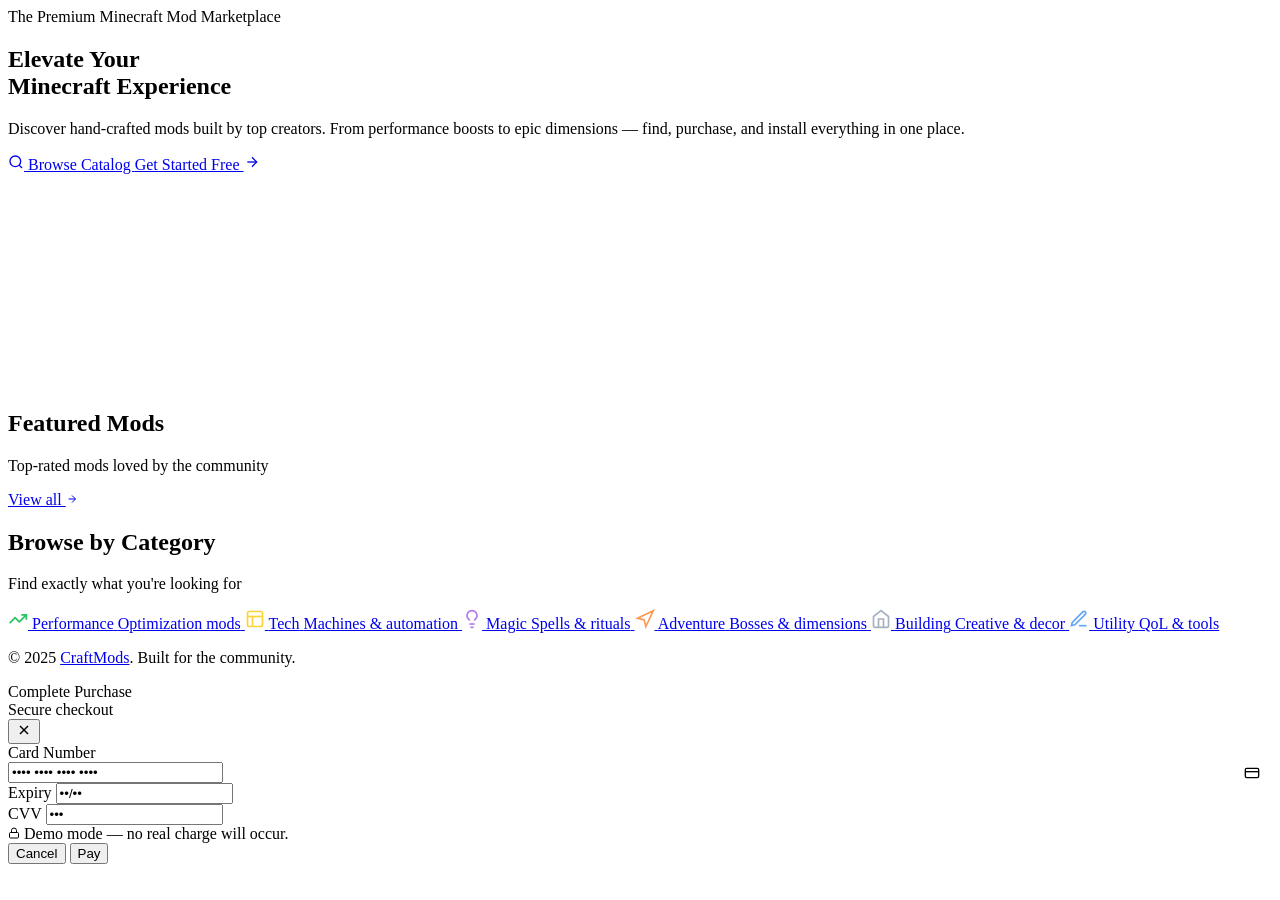
==== index.html @ 7dd4bed6 "Add files via upload" ====
<!DOCTYPE html>
<html lang="en">
<head>
  <meta charset="UTF-8"/>
  <meta name="viewport" content="width=device-width, initial-scale=1.0"/>
  <title>CraftMods — Premium Minecraft Mods</title>
  <link rel="preconnect" href="https://fonts.googleapis.com"/>
  <link rel="preconnect" href="https://fonts.gstatic.com" crossorigin/>
  <link href="https://fonts.googleapis.com/css2?family=Geist:wght@300;400;500;600;700&display=swap" rel="stylesheet"/>
  <link rel="stylesheet" href="css/styles.css"/>
</head>
<body>

<!-- NAVBAR -->
<nav class="navbar" id="navbar"></nav>

<!-- PAGE -->
<main class="page">

  <!-- HERO -->
  <section class="hero">
    <div class="hero-bloom"></div>
    <div class="hero-content">
      <div class="hero-badge">
        <span class="hero-dot"></span>
        <span>The Premium Minecraft Mod Marketplace</span>
      </div>
      <h1>Elevate Your<br/><span class="text-gradient">Minecraft Experience</span></h1>
      <p>Discover hand-crafted mods built by top creators. From performance boosts to epic dimensions — find, purchase, and install everything in one place.</p>
      <div class="hero-btns">
        <a href="catalog.html" class="btn-primary">
          <svg width="16" height="16" viewBox="0 0 24 24" fill="none" stroke="currentColor" stroke-width="2"><circle cx="11" cy="11" r="8"/><path d="m21 21-4.3-4.3"/></svg>
          Browse Catalog
        </a>
        <a href="login.html" class="btn-secondary">
          Get Started Free
          <svg width="16" height="16" viewBox="0 0 24 24" fill="none" stroke="currentColor" stroke-width="2"><path d="M5 12h14"/><path d="m12 5 7 7-7 7"/></svg>
        </a>
      </div>
    </div>
  </section>

  <!-- STATS -->
  <div class="stats-grid" id="stats-row">
    <!-- populated by JS -->
    <div class="stat-card"><div class="shimmer" style="width:40px;height:16px;border-radius:4px;"></div><div class="shimmer" style="width:60px;height:16px;border-radius:4px;margin-top:8px;"></div><div class="shimmer" style="width:80px;height:10px;border-radius:4px;margin-top:4px;"></div></div>
    <div class="stat-card"><div class="shimmer" style="width:40px;height:16px;border-radius:4px;"></div><div class="shimmer" style="width:60px;height:16px;border-radius:4px;margin-top:8px;"></div><div class="shimmer" style="width:80px;height:10px;border-radius:4px;margin-top:4px;"></div></div>
    <div class="stat-card"><div class="shimmer" style="width:40px;height:16px;border-radius:4px;"></div><div class="shimmer" style="width:60px;height:16px;border-radius:4px;margin-top:8px;"></div><div class="shimmer" style="width:80px;height:10px;border-radius:4px;margin-top:4px;"></div></div>
    <div class="stat-card"><div class="shimmer" style="width:40px;height:16px;border-radius:4px;"></div><div class="shimmer" style="width:60px;height:16px;border-radius:4px;margin-top:8px;"></div><div class="shimmer" style="width:80px;height:10px;border-radius:4px;margin-top:4px;"></div></div>
  </div>

  <!-- FEATURED MODS -->
  <div class="container pb-16">
    <div class="section-header mb-6">
      <div>
        <h2 class="section-title">Featured Mods</h2>
        <p class="section-sub">Top-rated mods loved by the community</p>
      </div>
      <a href="catalog.html" class="view-all">
        View all
        <svg width="12" height="12" viewBox="0 0 24 24" fill="none" stroke="currentColor" stroke-width="2"><path d="M5 12h14"/><path d="m12 5 7 7-7 7"/></svg>
      </a>
    </div>
    <div class="mods-grid" id="featured-grid">
      <!-- skeleton placeholders -->
    </div>
  </div>

  <!-- CATEGORIES -->
  <div class="container pb-24">
    <div class="section-header mb-6">
      <div>
        <h2 class="section-title">Browse by Category</h2>
        <p class="section-sub">Find exactly what you're looking for</p>
      </div>
    </div>
    <div class="categories-grid">
      <a href="catalog.html?cat=Performance" class="cat-pill">
        <svg width="20" height="20" viewBox="0 0 24 24" fill="none" stroke="hsl(142 71% 45%)" stroke-width="2"><polyline points="22 7 13.5 15.5 8.5 10.5 2 17"/><polyline points="16 7 22 7 22 13"/></svg>
        <span class="cat-pill-name">Performance</span>
        <span class="cat-pill-count">Optimization mods</span>
      </a>
      <a href="catalog.html?cat=Tech" class="cat-pill">
        <svg width="20" height="20" viewBox="0 0 24 24" fill="none" stroke="hsl(48 96% 60%)" stroke-width="2"><rect width="18" height="18" x="3" y="3" rx="2"/><path d="M3 9h18"/><path d="M9 21V9"/></svg>
        <span class="cat-pill-name">Tech</span>
        <span class="cat-pill-count">Machines & automation</span>
      </a>
      <a href="catalog.html?cat=Magic" class="cat-pill">
        <svg width="20" height="20" viewBox="0 0 24 24" fill="none" stroke="hsl(270 76% 70%)" stroke-width="2"><path d="M15 14c.2-1 .7-1.7 1.5-2.5 1-.9 1.5-2.2 1.5-3.5A6 6 0 0 0 6 8c0 1 .2 2.2 1.5 3.5.7.7 1.3 1.5 1.5 2.5"/><path d="M9 18h6"/><path d="M10 22h4"/></svg>
        <span class="cat-pill-name">Magic</span>
        <span class="cat-pill-count">Spells & rituals</span>
      </a>
      <a href="catalog.html?cat=Adventure" class="cat-pill">
        <svg width="20" height="20" viewBox="0 0 24 24" fill="none" stroke="hsl(25 95% 65%)" stroke-width="2"><polygon points="3 11 22 2 13 21 11 13 3 11"/></svg>
        <span class="cat-pill-name">Adventure</span>
        <span class="cat-pill-count">Bosses & dimensions</span>
      </a>
      <a href="catalog.html?cat=Building" class="cat-pill">
        <svg width="20" height="20" viewBox="0 0 24 24" fill="none" stroke="hsl(215 16% 70%)" stroke-width="2"><path d="M3 9l9-7 9 7v11a2 2 0 0 1-2 2H5a2 2 0 0 1-2-2z"/><polyline points="9 22 9 12 15 12 15 22"/></svg>
        <span class="cat-pill-name">Building</span>
        <span class="cat-pill-count">Creative & decor</span>
      </a>
      <a href="catalog.html?cat=Utility" class="cat-pill">
        <svg width="20" height="20" viewBox="0 0 24 24" fill="none" stroke="hsl(213 94% 68%)" stroke-width="2"><path d="M12 20h9"/><path d="M16.5 3.5a2.121 2.121 0 0 1 3 3L7 19l-4 1 1-4L16.5 3.5z"/></svg>
        <span class="cat-pill-name">Utility</span>
        <span class="cat-pill-count">QoL & tools</span>
      </a>
    </div>
  </div>

</main>

<!-- FOOTER -->
<footer class="footer">
  <p>&copy; 2025 <a href="index.html">CraftMods</a>. Built for the community.</p>
</footer>

<!-- PURCHASE MODAL -->
<div class="modal-overlay hidden" id="purchase-modal">
  <div class="modal">
    <div class="modal-header">
      <div>
        <div class="modal-title">Complete Purchase</div>
        <div class="modal-sub">Secure checkout</div>
      </div>
      <button class="modal-close" id="btn-cancel">
        <svg width="16" height="16" viewBox="0 0 24 24" fill="none" stroke="currentColor" stroke-width="2"><path d="M18 6 6 18"/><path d="m6 6 12 12"/></svg>
      </button>
    </div>
    <div class="modal-body">
      <div class="modal-mod-preview">
        <div class="modal-mod-img" id="modal-mod-img"></div>
        <div class="modal-mod-info">
          <div class="modal-mod-title" id="modal-mod-title"></div>
          <div class="modal-mod-author" id="modal-mod-author"></div>
          <div class="modal-mod-price" id="modal-mod-price"></div>
        </div>
      </div>
      <div>
        <label class="form-label">Card Number</label>
        <div style="position:relative;">
          <input class="input-fake" type="text" value="•••• •••• •••• ••••" readonly style="padding-right:40px;"/>
          <span style="position:absolute;right:12px;top:50%;transform:translateY(-50%);color:var(--muted);width:16px;height:16px;">
            <svg viewBox="0 0 24 24" fill="none" stroke="currentColor" stroke-width="2"><rect width="20" height="14" x="2" y="5" rx="2"/><line x1="2" x2="22" y1="10" y2="10"/></svg>
          </span>
        </div>
      </div>
      <div class="input-grid">
        <div>
          <label class="form-label">Expiry</label>
          <input class="input-fake" type="text" value="••/••" readonly/>
        </div>
        <div>
          <label class="form-label">CVV</label>
          <input class="input-fake" type="text" value="•••" readonly/>
        </div>
      </div>
      <div class="modal-lock">
        <svg width="12" height="12" viewBox="0 0 24 24" fill="none" stroke="currentColor" stroke-width="2"><rect width="18" height="11" x="3" y="11" rx="2" ry="2"/><path d="M7 11V7a5 5 0 0 1 10 0v4"/></svg>
        Demo mode — no real charge will occur.
      </div>
    </div>
    <div class="modal-footer">
      <button class="btn-cancel" id="btn-cancel2">Cancel</button>
      <button class="btn-confirm" id="btn-confirm-pay">Pay</button>
    </div>
  </div>
</div>

<div class="toast-container" id="toast-container"></div>
<script src="js/app.js"></script>
<script>
  // wire secondary cancel button
  document.getElementById('btn-cancel2')?.addEventListener('click', closePurchaseModal);
  // handle category pill links from catalog
  document.querySelectorAll('.cat-pill').forEach(a => {
    a.addEventListener('click', e => {
      // let default href navigate
    });
  });
</script>
</body>
</html>
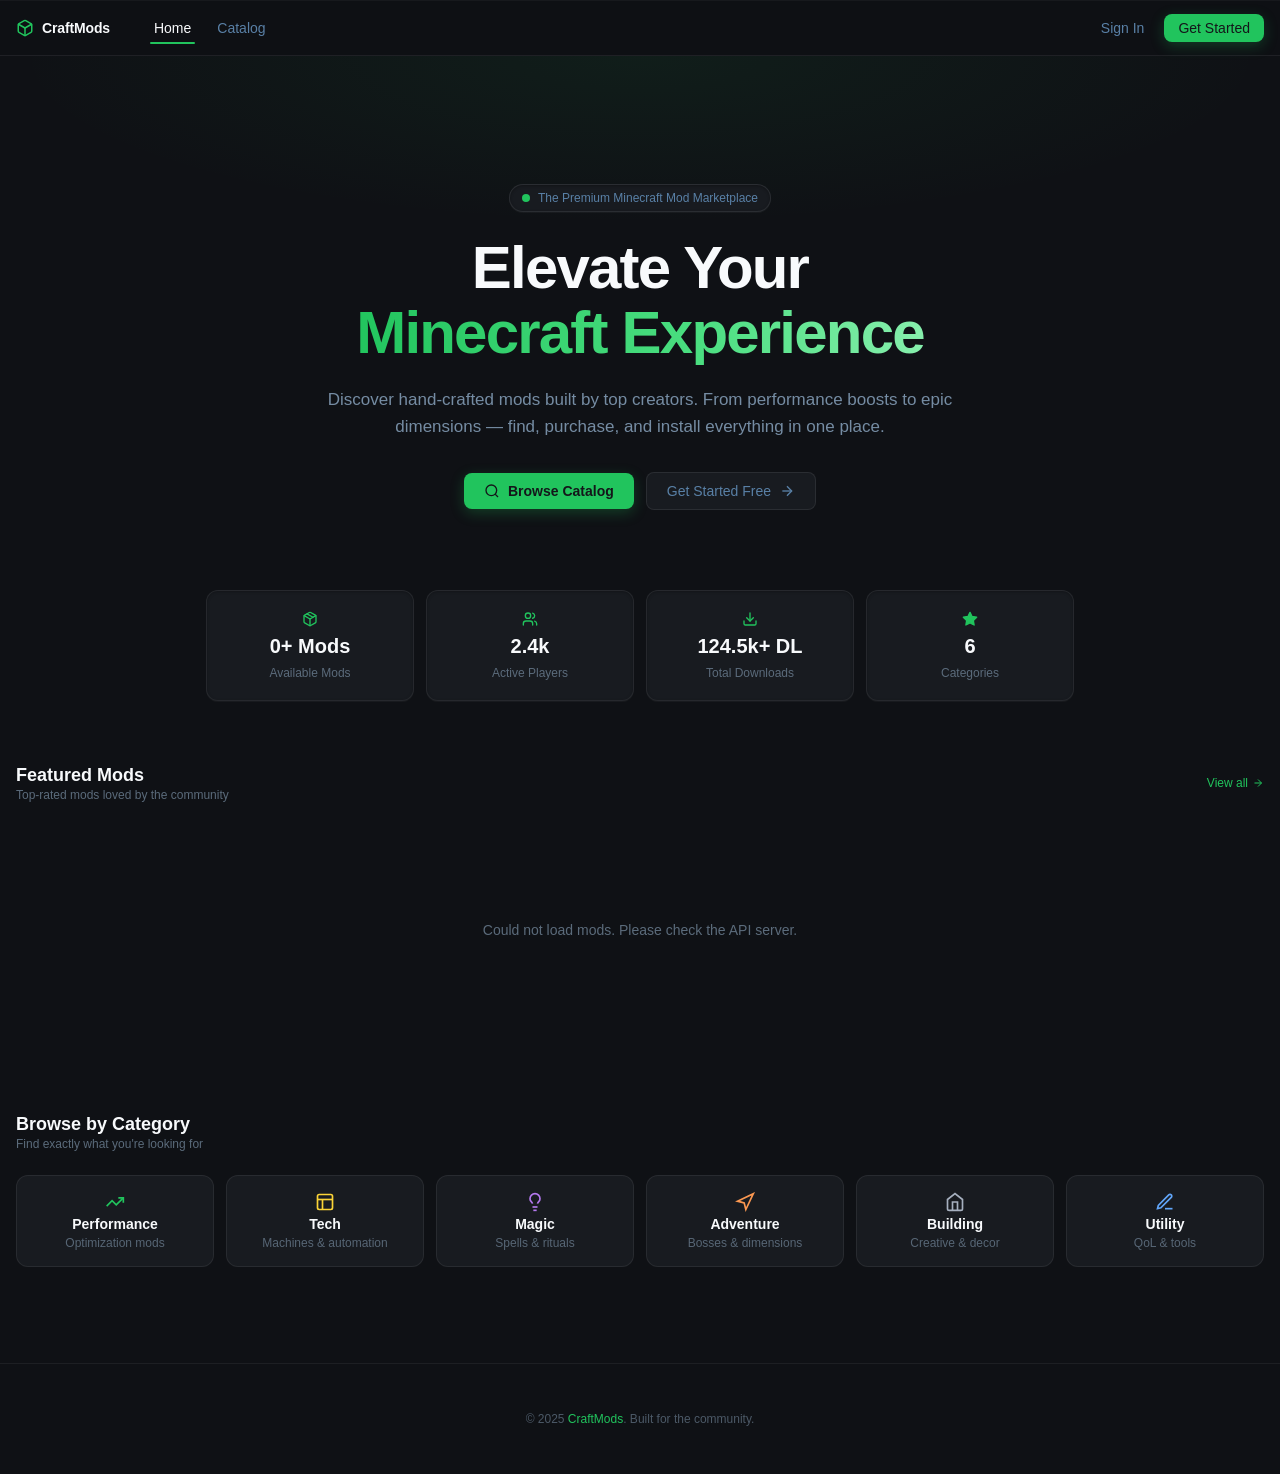
==== commit bdf0e46c: "Update index.html" ====
--- a/index.html
+++ b/index.html
@@ -7,7 +7,7 @@
   <link rel="preconnect" href="https://fonts.googleapis.com"/>
   <link rel="preconnect" href="https://fonts.gstatic.com" crossorigin/>
   <link href="https://fonts.googleapis.com/css2?family=Geist:wght@300;400;500;600;700&display=swap" rel="stylesheet"/>
-  <link rel="stylesheet" href="css/styles.css"/>
+  <link rel="stylesheet" href="styles.css"/>
 </head>
 <body>
 
@@ -168,7 +168,7 @@
 </div>
 
 <div class="toast-container" id="toast-container"></div>
-<script src="js/app.js"></script>
+<script src="app.js"></script>
 <script>
   // wire secondary cancel button
   document.getElementById('btn-cancel2')?.addEventListener('click', closePurchaseModal);
--- a/styles.css
+++ b/styles.css
@@ -0,0 +1,1159 @@
+@import url('https://fonts.googleapis.com/css2?family=Geist:wght@300;400;500;600;700&display=swap');
+
+*, *::before, *::after { box-sizing: border-box; margin: 0; padding: 0; }
+
+:root {
+  --bg:           hsl(220,15%,7%);
+  --surface:      hsl(220,14%,10%);
+  --card:         hsl(220,13%,11%);
+  --card2:        hsl(220,13%,13%);
+  --border:       hsl(220,13%,16%);
+  --border2:      hsl(220,13%,20%);
+  --fg:           hsl(210,40%,98%);
+  --muted:        hsl(210,30%,50%);
+  --muted2:       hsl(210,15%,38%);
+  --primary:      hsl(142,71%,45%);
+  --primary-fg:   hsl(220,13%,9%);
+  --secondary:    hsl(220,13%,15%);
+  --destructive:  hsl(0,84%,60%);
+  --input:        hsl(220,13%,14%);
+  --radius:       0.5rem;
+  --shadow-lg:    0 10px 15px -3px rgba(0,0,0,.6), 0 4px 6px -4px rgba(0,0,0,.6);
+}
+
+html { font-size: 16px; }
+body {
+  font-family: 'Geist', sans-serif;
+  background: var(--bg);
+  color: var(--fg);
+  min-height: 100vh;
+  -webkit-font-smoothing: antialiased;
+}
+
+a { color: inherit; text-decoration: none; }
+button { cursor: pointer; font-family: inherit; border: none; background: none; }
+input, select, textarea { font-family: inherit; }
+img { display: block; max-width: 100%; }
+
+/* ── Scrollbar ── */
+::-webkit-scrollbar { width: 6px; }
+::-webkit-scrollbar-track { background: var(--bg); }
+::-webkit-scrollbar-thumb { background: var(--border2); border-radius: 3px; }
+
+/* ═══════════════════════════════════════════════
+   NAVBAR
+═══════════════════════════════════════════════ */
+.navbar {
+  position: fixed;
+  top: 0; left: 0; right: 0;
+  z-index: 50;
+  height: 56px;
+  border-bottom: 1px solid rgba(255,255,255,.07);
+  background: hsl(220 15% 7% / .88);
+  backdrop-filter: blur(16px);
+  -webkit-backdrop-filter: blur(16px);
+  box-shadow: inset 0 1px 0 rgba(255,255,255,.04);
+}
+.navbar-inner {
+  max-width: 1280px;
+  margin: 0 auto;
+  padding: 0 1rem;
+  height: 100%;
+  display: flex;
+  align-items: center;
+  justify-content: space-between;
+  gap: 2rem;
+}
+.nav-logo {
+  display: flex;
+  align-items: center;
+  gap: 8px;
+  font-weight: 600;
+  font-size: .875rem;
+  letter-spacing: -.01em;
+  color: var(--fg);
+  flex-shrink: 0;
+}
+.nav-logo svg { color: var(--primary); width: 18px; height: 18px; transition: transform .2s; }
+.nav-logo:hover svg { transform: scale(1.1); }
+
+.nav-links {
+  display: flex;
+  align-items: center;
+  gap: 2px;
+  flex: 1;
+}
+.nav-link {
+  position: relative;
+  padding: 6px 12px;
+  border-radius: var(--radius);
+  font-size: .875rem;
+  color: var(--muted);
+  transition: color .2s;
+}
+.nav-link::after {
+  content: '';
+  position: absolute;
+  bottom: -2px; left: 50%; right: 50%;
+  height: 1.5px;
+  background: var(--primary);
+  transition: left .2s, right .2s;
+  border-radius: 99px;
+}
+.nav-link:hover, .nav-link.active { color: var(--fg); }
+.nav-link:hover::after, .nav-link.active::after { left: 8px; right: 8px; }
+.nav-link.admin-link { color: var(--muted); display: flex; align-items: center; gap: 6px; }
+.nav-link.admin-link.active { color: var(--primary); }
+
+.nav-auth {
+  display: flex;
+  align-items: center;
+  gap: 8px;
+}
+.btn-signin {
+  padding: 6px 12px;
+  font-size: .875rem;
+  color: var(--muted);
+  transition: color .2s;
+  border-radius: var(--radius);
+}
+.btn-signin:hover { color: var(--fg); }
+.btn-get-started {
+  padding: 6px 14px;
+  font-size: .875rem;
+  font-weight: 500;
+  background: var(--primary);
+  color: var(--primary-fg);
+  border-radius: var(--radius);
+  transition: transform .15s, box-shadow .15s;
+  box-shadow: 0 4px 14px hsl(142 71% 45% / .25);
+}
+.btn-get-started:hover { transform: translateY(-1px); box-shadow: 0 6px 20px hsl(142 71% 45% / .38); }
+
+.nav-user {
+  display: flex;
+  align-items: center;
+  gap: 6px;
+  padding: 4px 10px;
+  border-radius: var(--radius);
+  color: var(--muted);
+  font-size: .875rem;
+  transition: color .2s;
+}
+.nav-user:hover { color: var(--fg); }
+.avatar-small {
+  width: 24px; height: 24px;
+  border-radius: 50%;
+  background: hsl(142 60% 35%);
+  display: flex; align-items: center; justify-content: center;
+  font-size: 10px; font-weight: 700; color: #fff;
+  flex-shrink: 0;
+}
+.btn-logout {
+  display: flex; align-items: center; gap: 6px;
+  padding: 6px 12px;
+  font-size: .875rem;
+  color: var(--muted);
+  border-radius: var(--radius);
+  transition: color .2s, transform .15s;
+}
+.btn-logout:hover { color: var(--fg); transform: translateY(-1px); }
+
+/* mobile menu */
+.hamburger {
+  display: none;
+  padding: 8px;
+  border-radius: var(--radius);
+  color: var(--muted);
+  transition: color .2s;
+}
+.hamburger:hover { color: var(--fg); }
+.mobile-menu {
+  display: none;
+  flex-direction: column;
+  gap: 4px;
+  padding: 12px 16px;
+  border-top: 1px solid rgba(255,255,255,.07);
+  background: hsl(220 15% 7% / .97);
+}
+.mobile-menu.open { display: flex; }
+.mobile-link {
+  padding: 8px 12px;
+  border-radius: var(--radius);
+  font-size: .875rem;
+  color: var(--muted);
+  transition: color .2s, background .2s;
+}
+.mobile-link:hover, .mobile-link.active { color: var(--fg); background: var(--secondary); }
+.mobile-divider { border-top: 1px solid rgba(255,255,255,.07); margin-top: 4px; padding-top: 8px; }
+
+@media (max-width: 768px) {
+  .nav-links, .nav-auth { display: none; }
+  .hamburger { display: block; }
+}
+
+/* ═══════════════════════════════════════════════
+   LAYOUT
+═══════════════════════════════════════════════ */
+.page { padding-top: 56px; min-height: 100vh; }
+.container { max-width: 1280px; margin: 0 auto; padding: 0 1rem; }
+.container-md { max-width: 900px; margin: 0 auto; padding: 0 1rem; }
+.container-sm { max-width: 640px; margin: 0 auto; padding: 0 1rem; }
+
+/* ═══════════════════════════════════════════════
+   HERO SECTION
+═══════════════════════════════════════════════ */
+.hero {
+  position: relative;
+  padding: 8rem 1rem 5rem;
+  overflow: hidden;
+  text-align: center;
+}
+.hero-bloom {
+  pointer-events: none;
+  position: absolute;
+  inset: 0;
+  background: radial-gradient(ellipse 70% 45% at 50% 0%, hsl(142 71% 45% / .07) 0%, transparent 70%);
+}
+.hero-content { position: relative; max-width: 800px; margin: 0 auto; }
+
+.hero-badge {
+  display: inline-flex;
+  align-items: center;
+  gap: 8px;
+  padding: 6px 12px;
+  border-radius: 99px;
+  border: 1px solid rgba(255,255,255,.08);
+  background: var(--card);
+  margin-bottom: 1.5rem;
+  box-shadow: 0 1px 0 rgba(255,255,255,.04), inset 0 1px 3px rgba(0,0,0,.3);
+}
+.hero-dot {
+  width: 8px; height: 8px;
+  border-radius: 50%;
+  background: var(--primary);
+  flex-shrink: 0;
+  animation: glow-pulse 2s ease infinite;
+}
+@keyframes glow-pulse {
+  0%   { box-shadow: 0 0 0 0 hsl(142 71% 45% / .7); }
+  50%  { box-shadow: 0 0 0 5px hsl(142 71% 45% / 0); }
+  100% { box-shadow: 0 0 0 0 hsl(142 71% 45% / 0); }
+}
+.hero-badge span:last-child { font-size: .75rem; color: var(--muted); }
+
+.hero h1 {
+  font-size: clamp(2rem, 6vw, 3.75rem);
+  font-weight: 700;
+  letter-spacing: -.03em;
+  line-height: 1.08;
+  margin-bottom: 1.25rem;
+}
+.text-gradient {
+  background: linear-gradient(90deg, #22c55e 0%, #4ade80 60%, #86efac 100%);
+  -webkit-background-clip: text;
+  background-clip: text;
+  -webkit-text-fill-color: transparent;
+  color: transparent;
+}
+.hero p {
+  font-size: 1.0625rem;
+  color: hsl(210 20% 55%);
+  max-width: 640px;
+  margin: 0 auto 2rem;
+  line-height: 1.6;
+}
+.hero-btns {
+  display: flex;
+  align-items: center;
+  justify-content: center;
+  flex-wrap: wrap;
+  gap: 12px;
+}
+.btn-primary {
+  display: inline-flex;
+  align-items: center;
+  gap: 8px;
+  padding: 10px 20px;
+  background: var(--primary);
+  color: var(--primary-fg);
+  font-weight: 600;
+  font-size: .875rem;
+  border-radius: var(--radius);
+  transition: transform .15s, box-shadow .15s;
+  box-shadow: 0 4px 14px hsl(142 71% 45% / .25);
+}
+.btn-primary:hover { transform: translateY(-1px); box-shadow: 0 6px 20px hsl(142 71% 45% / .38); }
+.btn-primary:active { transform: translateY(0); box-shadow: 0 2px 8px hsl(142 71% 45% / .2); }
+.btn-secondary {
+  display: inline-flex;
+  align-items: center;
+  gap: 8px;
+  padding: 10px 20px;
+  font-weight: 500;
+  font-size: .875rem;
+  border-radius: var(--radius);
+  border: 1px solid rgba(255,255,255,.08);
+  background: var(--card);
+  color: var(--muted);
+  transition: color .2s, transform .15s, box-shadow .15s;
+}
+.btn-secondary:hover { color: var(--fg); transform: translateY(-1px); box-shadow: 0 4px 12px rgba(0,0,0,.3); }
+
+/* ═══════════════════════════════════════════════
+   STATS
+═══════════════════════════════════════════════ */
+.stats-grid {
+  display: grid;
+  grid-template-columns: repeat(2, 1fr);
+  gap: 12px;
+  padding: 0 1rem 4rem;
+  max-width: 900px;
+  margin: 0 auto;
+}
+@media (min-width: 640px) { .stats-grid { grid-template-columns: repeat(4, 1fr); } }
+.stat-card {
+  display: flex;
+  flex-direction: column;
+  align-items: center;
+  justify-content: center;
+  padding: 20px;
+  border-radius: 12px;
+  border: 1px solid rgba(255,255,255,.06);
+  background: var(--card);
+  box-shadow: 0 1px 0 rgba(255,255,255,.04), inset 0 1px 3px rgba(0,0,0,.25);
+  gap: 8px;
+  transition: transform .2s, box-shadow .2s;
+}
+.stat-card:hover { transform: translateY(-2px); box-shadow: 0 8px 20px rgba(0,0,0,.35); }
+.stat-card svg { color: var(--primary); width: 16px; height: 16px; }
+.stat-value { font-size: 1.25rem; font-weight: 700; color: var(--fg); }
+.stat-label { font-size: .75rem; color: hsl(210 15% 42%); text-align: center; }
+
+/* ═══════════════════════════════════════════════
+   SECTION HEADERS
+═══════════════════════════════════════════════ */
+.section-header {
+  display: flex;
+  align-items: center;
+  justify-content: space-between;
+  margin-bottom: 1.5rem;
+}
+.section-title { font-size: 1.125rem; font-weight: 700; }
+.section-sub { font-size: .75rem; margin-top: 2px; color: hsl(210 15% 42%); }
+.view-all {
+  font-size: .75rem;
+  color: var(--primary);
+  display: flex;
+  align-items: center;
+  gap: 4px;
+  transition: color .2s;
+}
+.view-all:hover { color: hsl(142 71% 55%); }
+
+/* ═══════════════════════════════════════════════
+   MOD CARD
+═══════════════════════════════════════════════ */
+.mods-grid {
+  display: grid;
+  grid-template-columns: 1fr;
+  gap: 16px;
+}
+@media (min-width: 640px)  { .mods-grid { grid-template-columns: repeat(2,1fr); } }
+@media (min-width: 1024px) { .mods-grid { grid-template-columns: repeat(3,1fr); } }
+
+.mod-card {
+  display: flex;
+  flex-direction: column;
+  border-radius: 12px;
+  border: 1px solid rgba(255,255,255,.07);
+  background: var(--card);
+  overflow: hidden;
+  transition: transform .2s, box-shadow .2s, border-color .2s;
+  text-decoration: none;
+  color: var(--fg);
+}
+.mod-card:hover {
+  transform: translateY(-4px);
+  box-shadow: 0 10px 30px rgba(0,0,0,.45), 0 0 0 1px hsl(142 71% 45% / .25);
+  border-color: hsl(142 71% 45% / .35);
+}
+.mod-card-image {
+  height: 160px;
+  position: relative;
+  flex-shrink: 0;
+  overflow: hidden;
+}
+.mod-card-gradient { position: absolute; inset: 0; background: linear-gradient(to bottom, transparent 40%, rgba(0,0,0,.45) 100%); }
+.mod-card-shine  { position: absolute; inset-inline: 0; top: 0; height: 1px; background: linear-gradient(to right, transparent, rgba(255,255,255,.08), transparent); }
+.mod-card-cat {
+  position: absolute;
+  top: 12px; left: 12px;
+  z-index: 1;
+  padding: 2px 8px;
+  border-radius: 4px;
+  font-size: .6875rem;
+  font-weight: 600;
+  border: 1px solid;
+  backdrop-filter: blur(4px);
+}
+.mod-card-featured {
+  position: absolute;
+  top: 12px; right: 12px;
+  z-index: 1;
+  padding: 2px 8px;
+  border-radius: 4px;
+  font-size: .6875rem;
+  font-weight: 600;
+  background: hsl(142 71% 45% / .2);
+  color: var(--primary);
+  border: 1px solid hsl(142 71% 45% / .4);
+  backdrop-filter: blur(4px);
+}
+.mod-card-body { display: flex; flex-direction: column; flex: 1; padding: 16px; gap: 12px; }
+.mod-card-title {
+  font-weight: 600;
+  font-size: .875rem;
+  line-height: 1.3;
+  margin-bottom: 6px;
+  color: var(--fg);
+  transition: color .2s;
+}
+.mod-card:hover .mod-card-title { color: var(--primary); }
+.mod-card-desc { font-size: .75rem; color: hsl(210 20% 45%); line-height: 1.5; display: -webkit-box; -webkit-line-clamp: 2; -webkit-box-orient: vertical; overflow: hidden; }
+.mod-card-meta { display: flex; align-items: center; gap: 12px; font-size: .6875rem; color: hsl(210 15% 40%); }
+.mod-card-meta span { display: flex; align-items: center; gap: 4px; }
+.mod-card-meta span:last-child { margin-left: auto; }
+.mod-card-tags { display: flex; align-items: center; gap: 6px; flex-wrap: wrap; }
+.tag {
+  padding: 2px 6px;
+  border-radius: 4px;
+  font-size: .625rem;
+  font-weight: 500;
+  background: hsl(220 13% 18% / .6);
+  border: 1px solid rgba(255,255,255,.05);
+  color: hsl(210 15% 45%);
+}
+.mod-version { font-size: .625rem; color: hsl(210 15% 35%); margin-left: auto; }
+.mod-card-footer {
+  display: flex;
+  align-items: center;
+  justify-content: space-between;
+  margin-top: auto;
+  padding-top: 12px;
+  border-top: 1px solid rgba(255,255,255,.06);
+}
+.price-free { font-size: .875rem; font-weight: 700; color: var(--primary); }
+.price-paid { font-size: .875rem; font-weight: 700; color: var(--fg); }
+.price-sub  { font-size: .625rem; color: hsl(210 15% 38%); margin-top: 2px; }
+.btn-download {
+  display: inline-flex;
+  align-items: center;
+  gap: 6px;
+  padding: 6px 12px;
+  font-size: .75rem;
+  font-weight: 600;
+  background: var(--primary);
+  color: var(--primary-fg);
+  border-radius: var(--radius);
+  box-shadow: 0 4px 14px hsl(142 71% 45% / .25);
+  transition: transform .15s, box-shadow .15s;
+}
+.btn-download:hover { transform: translateY(-1px); box-shadow: 0 6px 20px hsl(142 71% 45% / .38); }
+.btn-buy {
+  display: inline-flex;
+  align-items: center;
+  gap: 6px;
+  padding: 6px 12px;
+  font-size: .75rem;
+  font-weight: 600;
+  background: var(--secondary);
+  color: var(--fg);
+  border: 1px solid rgba(255,255,255,.07);
+  border-radius: var(--radius);
+  transition: border-color .2s, color .2s, transform .15s;
+}
+.btn-buy:hover { border-color: hsl(142 71% 45% / .4); color: hsl(142 71% 55%); transform: translateY(-1px); }
+
+/* Category colors */
+.cat-utility     { background: hsl(217 91% 60% / .15); color: hsl(213 94% 77%); border-color: hsl(217 91% 60% / .25); }
+.cat-magic       { background: hsl(270 76% 66% / .15); color: hsl(270 76% 80%); border-color: hsl(270 76% 66% / .25); }
+.cat-tech        { background: hsl(48 96% 60% / .15);  color: hsl(48 96% 75%);  border-color: hsl(48 96% 60% / .25); }
+.cat-adventure   { background: hsl(25 95% 65% / .15);  color: hsl(25 95% 78%);  border-color: hsl(25 95% 65% / .25); }
+.cat-building    { background: hsl(215 16% 70% / .15); color: hsl(215 16% 83%); border-color: hsl(215 16% 70% / .25); }
+.cat-performance { background: hsl(142 71% 45% / .15); color: hsl(142 71% 65%); border-color: hsl(142 71% 45% / .25); }
+
+/* ═══════════════════════════════════════════════
+   SKELETON
+═══════════════════════════════════════════════ */
+@keyframes shimmer {
+  0%   { background-position: -1000px 0; }
+  100% { background-position:  1000px 0; }
+}
+.shimmer {
+  animation: shimmer 1.6s infinite linear;
+  background: linear-gradient(to right, hsl(220 13% 18% / .4) 4%, hsl(220 13% 18% / .7) 25%, hsl(220 13% 18% / .4) 36%);
+  background-size: 1000px 100%;
+  border-radius: 4px;
+}
+.skeleton-card {
+  border-radius: 12px;
+  border: 1px solid rgba(255,255,255,.06);
+  background: var(--card);
+  overflow: hidden;
+}
+.skeleton-img  { height: 160px; }
+.skeleton-body { padding: 16px; display: flex; flex-direction: column; gap: 12px; }
+.skeleton-line { height: 12px; }
+.skeleton-line.w-3-4 { width: 75%; }
+.skeleton-line.w-full { width: 100%; }
+.skeleton-line.w-2-3  { width: 66%; }
+.skeleton-line.h-sm   { height: 10px; }
+.skeleton-line.h-xs   { height: 8px; }
+
+/* ═══════════════════════════════════════════════
+   CATEGORIES GRID
+═══════════════════════════════════════════════ */
+.categories-grid {
+  display: grid;
+  grid-template-columns: repeat(2, 1fr);
+  gap: 12px;
+}
+@media (min-width: 640px)  { .categories-grid { grid-template-columns: repeat(3,1fr); } }
+@media (min-width: 1024px) { .categories-grid { grid-template-columns: repeat(6,1fr); } }
+.cat-pill {
+  display: flex;
+  flex-direction: column;
+  align-items: center;
+  justify-content: center;
+  padding: 16px;
+  border-radius: 12px;
+  border: 1px solid rgba(255,255,255,.07);
+  background: var(--card);
+  text-align: center;
+  gap: 4px;
+  transition: border-color .2s, transform .15s, box-shadow .15s;
+  cursor: pointer;
+  color: inherit;
+  text-decoration: none;
+}
+.cat-pill:hover { border-color: hsl(142 71% 45% / .3); transform: translateY(-1px); box-shadow: 0 4px 12px rgba(0,0,0,.3); }
+.cat-pill-name { font-size: .875rem; font-weight: 600; color: var(--fg); transition: color .2s; }
+.cat-pill:hover .cat-pill-name { color: var(--primary); }
+.cat-pill-count { font-size: .75rem; color: hsl(210 15% 40%); }
+
+/* ═══════════════════════════════════════════════
+   CATALOG FILTERS
+═══════════════════════════════════════════════ */
+.filters-row {
+  display: flex;
+  flex-wrap: wrap;
+  gap: 12px;
+  margin-bottom: 20px;
+}
+.search-wrap {
+  position: relative;
+  flex: 1;
+  min-width: 200px;
+}
+.search-wrap svg {
+  position: absolute;
+  left: 12px;
+  top: 50%;
+  transform: translateY(-50%);
+  color: hsl(210 15% 38%);
+  pointer-events: none;
+  width: 16px; height: 16px;
+}
+.input-search {
+  width: 100%;
+  padding: 10px 16px 10px 36px;
+  font-size: .875rem;
+  border: 1px solid rgba(255,255,255,.07);
+  border-radius: 8px;
+  background: var(--card);
+  color: var(--fg);
+  outline: none;
+  transition: border-color .2s, box-shadow .2s;
+}
+.input-search::placeholder { color: var(--muted); }
+.input-search:focus { border-color: hsl(142 71% 45% / .6); box-shadow: 0 0 0 3px hsl(142 71% 45% / .12); }
+.sort-wrap { display: flex; align-items: center; gap: 8px; }
+.sort-wrap svg { color: hsl(210 15% 38%); width: 16px; height: 16px; flex-shrink: 0; }
+.input-select {
+  padding: 10px 12px;
+  font-size: .875rem;
+  border: 1px solid rgba(255,255,255,.07);
+  border-radius: 8px;
+  background: var(--card);
+  color: var(--fg);
+  outline: none;
+  cursor: pointer;
+  transition: border-color .2s, box-shadow .2s;
+}
+.input-select:focus { border-color: hsl(142 71% 45% / .6); box-shadow: 0 0 0 3px hsl(142 71% 45% / .12); }
+
+.pills-row { display: flex; flex-wrap: wrap; gap: 8px; margin-bottom: 2rem; }
+.cat-btn {
+  padding: 6px 12px;
+  border-radius: 8px;
+  font-size: .75rem;
+  font-weight: 500;
+  border: 1px solid rgba(255,255,255,.07);
+  background: var(--card);
+  color: var(--muted);
+  cursor: pointer;
+  transition: color .2s, border-color .2s, background .2s, transform .15s;
+}
+.cat-btn:hover { color: var(--fg); border-color: rgba(255,255,255,.12); }
+.cat-btn.active {
+  background: var(--primary);
+  color: var(--primary-fg);
+  border-color: hsl(142 71% 45% / .6);
+  box-shadow: 0 0 0 1px hsl(142 71% 45% / .5), 0 2px 8px hsl(142 71% 45% / .2);
+}
+
+/* ═══════════════════════════════════════════════
+   PAGINATION
+═══════════════════════════════════════════════ */
+.pagination {
+  display: flex;
+  align-items: center;
+  justify-content: center;
+  gap: 12px;
+  margin-top: 2.5rem;
+}
+.btn-page {
+  display: flex;
+  align-items: center;
+  gap: 6px;
+  padding: 6px 12px;
+  font-size: .875rem;
+  border: 1px solid rgba(255,255,255,.07);
+  border-radius: 8px;
+  background: var(--card);
+  color: var(--muted);
+  cursor: pointer;
+  transition: color .2s, transform .15s;
+}
+.btn-page:hover:not(:disabled) { color: var(--fg); transform: translateY(-1px); }
+.btn-page:disabled { opacity: .4; cursor: default; }
+.page-info { font-size: .875rem; color: hsl(210 15% 42%); }
+
+/* ═══════════════════════════════════════════════
+   EMPTY / ERROR STATE
+═══════════════════════════════════════════════ */
+.empty-state {
+  display: flex;
+  flex-direction: column;
+  align-items: center;
+  justify-content: center;
+  padding: 6rem 1rem;
+  text-align: center;
+}
+.empty-icon {
+  width: 64px; height: 64px;
+  border-radius: 50%;
+  background: var(--card2);
+  display: flex; align-items: center; justify-content: center;
+  margin-bottom: 1rem;
+  box-shadow: inset 0 1px 3px rgba(0,0,0,.4);
+}
+.empty-icon svg { color: hsl(210 15% 38%); width: 28px; height: 28px; }
+.empty-title { font-size: 1rem; font-weight: 600; margin-bottom: 4px; }
+.empty-sub { font-size: .875rem; color: hsl(210 15% 42%); max-width: 320px; margin-bottom: 1rem; }
+.btn-clear {
+  padding: 8px 16px;
+  font-size: .875rem;
+  font-weight: 500;
+  border: 1px solid rgba(255,255,255,.07);
+  border-radius: 8px;
+  background: var(--card);
+  color: var(--muted);
+  cursor: pointer;
+  transition: color .2s, transform .15s;
+}
+.btn-clear:hover { color: var(--fg); transform: translateY(-1px); }
+
+/* ═══════════════════════════════════════════════
+   PURCHASE MODAL
+═══════════════════════════════════════════════ */
+.modal-overlay {
+  position: fixed;
+  inset: 0;
+  z-index: 100;
+  display: flex;
+  align-items: center;
+  justify-content: center;
+  padding: 16px;
+  background: rgba(0,0,0,.7);
+  backdrop-filter: blur(4px);
+}
+.modal-overlay.hidden { display: none; }
+.modal {
+  width: 100%;
+  max-width: 448px;
+  background: var(--card);
+  border: 1px solid rgba(255,255,255,.08);
+  border-radius: 12px;
+  box-shadow: 0 20px 60px rgba(0,0,0,.6);
+  animation: modal-in .2s ease;
+}
+@keyframes modal-in {
+  from { opacity: 0; transform: scale(.95); }
+  to   { opacity: 1; transform: scale(1); }
+}
+.modal-header {
+  display: flex;
+  align-items: center;
+  justify-content: space-between;
+  padding: 20px;
+  border-bottom: 1px solid rgba(255,255,255,.06);
+}
+.modal-title { font-weight: 600; font-size: .875rem; }
+.modal-sub { font-size: .75rem; color: var(--muted); margin-top: 2px; }
+.modal-close {
+  padding: 6px;
+  border-radius: var(--radius);
+  color: var(--muted);
+  transition: color .2s, background .2s;
+}
+.modal-close:hover { color: var(--fg); background: hsl(220 13% 18%); }
+.modal-body { padding: 20px; display: flex; flex-direction: column; gap: 16px; }
+.modal-mod-preview {
+  display: flex;
+  gap: 12px;
+  padding: 12px;
+  border-radius: 8px;
+  background: hsl(220 13% 18% / .5);
+  border: 1px solid rgba(255,255,255,.06);
+}
+.modal-mod-img { width: 48px; height: 48px; border-radius: 6px; flex-shrink: 0; }
+.modal-mod-info { flex: 1; }
+.modal-mod-title { font-size: .875rem; font-weight: 500; }
+.modal-mod-author { font-size: .75rem; color: var(--muted); margin-top: 2px; }
+.modal-mod-price { font-size: .875rem; font-weight: 600; margin-top: 4px; }
+.form-label { display: block; font-size: .75rem; font-weight: 500; color: var(--muted); margin-bottom: 6px; }
+.input-fake {
+  width: 100%;
+  padding: 8px 12px;
+  font-size: .875rem;
+  border: 1px solid rgba(255,255,255,.07);
+  border-radius: var(--radius);
+  background: hsl(220 13% 18%);
+  color: var(--muted);
+  outline: none;
+}
+.input-grid { display: grid; grid-template-columns: 1fr 1fr; gap: 12px; }
+.modal-lock { display: flex; align-items: center; gap: 6px; font-size: .75rem; color: var(--muted); }
+.modal-footer {
+  display: flex;
+  gap: 8px;
+  padding: 20px;
+  border-top: 1px solid rgba(255,255,255,.06);
+}
+.btn-cancel {
+  flex: 1;
+  padding: 8px 16px;
+  font-size: .875rem;
+  font-weight: 500;
+  border: 1px solid rgba(255,255,255,.07);
+  border-radius: var(--radius);
+  background: hsl(220 13% 18%);
+  color: var(--muted);
+  cursor: pointer;
+  transition: background .2s, color .2s;
+}
+.btn-cancel:hover { background: var(--secondary); color: var(--fg); }
+.btn-confirm {
+  flex: 1;
+  padding: 8px 16px;
+  font-size: .875rem;
+  font-weight: 500;
+  background: var(--primary);
+  color: var(--primary-fg);
+  border-radius: var(--radius);
+  cursor: pointer;
+  transition: transform .15s, box-shadow .15s;
+  box-shadow: 0 4px 14px hsl(142 71% 45% / .25);
+}
+.btn-confirm:hover { transform: translateY(-1px); box-shadow: 0 6px 20px hsl(142 71% 45% / .38); }
+.btn-confirm:disabled { opacity: .6; cursor: default; transform: none; }
+
+/* ═══════════════════════════════════════════════
+   TOAST
+═══════════════════════════════════════════════ */
+.toast-container {
+  position: fixed;
+  bottom: 20px;
+  right: 20px;
+  z-index: 9999;
+  display: flex;
+  flex-direction: column;
+  gap: 8px;
+  pointer-events: none;
+}
+.toast {
+  display: flex;
+  align-items: center;
+  gap: 10px;
+  padding: 12px 16px;
+  border-radius: 10px;
+  border: 1px solid rgba(255,255,255,.08);
+  background: hsl(220 13% 12%);
+  color: var(--fg);
+  font-size: .8125rem;
+  box-shadow: 0 4px 20px rgba(0,0,0,.5);
+  pointer-events: all;
+  animation: toast-in .25s ease;
+  min-width: 240px;
+  max-width: 360px;
+}
+@keyframes toast-in {
+  from { opacity: 0; transform: translateY(12px) scale(.96); }
+  to   { opacity: 1; transform: translateY(0) scale(1); }
+}
+.toast.success .toast-icon { color: var(--primary); }
+.toast.error   .toast-icon { color: var(--destructive); }
+.toast.info    .toast-icon { color: hsl(213 94% 68%); }
+.toast-icon { flex-shrink: 0; width: 16px; height: 16px; }
+.toast-out { animation: toast-out .25s ease forwards; }
+@keyframes toast-out {
+  to { opacity: 0; transform: translateY(8px) scale(.96); }
+}
+
+/* ═══════════════════════════════════════════════
+   LOGIN PAGE
+═══════════════════════════════════════════════ */
+.login-page {
+  min-height: 100vh;
+  display: flex;
+  align-items: center;
+  justify-content: center;
+  padding: 80px 16px 40px;
+  position: relative;
+}
+.login-bloom {
+  position: fixed;
+  inset: 0;
+  pointer-events: none;
+  background: radial-gradient(ellipse 50% 40% at 50% 40%, hsl(142 71% 45% / .04) 0%, transparent 70%);
+}
+.login-box {
+  width: 100%;
+  max-width: 360px;
+  background: var(--card);
+  border: 1px solid rgba(255,255,255,.07);
+  border-radius: 16px;
+  padding: 32px;
+  box-shadow: 0 20px 60px rgba(0,0,0,.5), 0 1px 0 rgba(255,255,255,.05) inset;
+  position: relative;
+}
+.login-logo {
+  display: flex;
+  align-items: center;
+  gap: 8px;
+  font-weight: 600;
+  font-size: .875rem;
+  color: var(--fg);
+  text-decoration: none;
+  justify-content: center;
+  margin-bottom: 20px;
+}
+.login-logo svg { color: var(--primary); width: 20px; height: 20px; }
+.login-title { font-size: 1.25rem; font-weight: 700; text-align: center; }
+.login-sub { font-size: .75rem; color: hsl(210 15% 42%); text-align: center; margin-top: 4px; }
+.tab-bar {
+  display: flex;
+  padding: 4px;
+  border-radius: 12px;
+  background: hsl(220 15% 8%);
+  margin: 24px 0;
+}
+.tab-btn {
+  flex: 1;
+  padding: 6px;
+  font-size: .75rem;
+  font-weight: 500;
+  border-radius: 8px;
+  color: var(--muted);
+  cursor: pointer;
+  transition: color .2s, background .2s, box-shadow .2s;
+  text-align: center;
+}
+.tab-btn.active {
+  background: hsl(220 13% 15%);
+  color: var(--fg);
+  box-shadow: 0 1px 3px rgba(0,0,0,.4), 0 1px 0 rgba(255,255,255,.05) inset;
+}
+.social-btns { display: flex; flex-direction: column; gap: 8px; margin-bottom: 20px; }
+.btn-social {
+  display: flex;
+  align-items: center;
+  justify-content: center;
+  gap: 10px;
+  padding: 10px 16px;
+  font-size: .875rem;
+  font-weight: 500;
+  border: 1px solid rgba(255,255,255,.07);
+  border-radius: 8px;
+  background: hsl(220 14% 14%);
+  color: var(--fg);
+  cursor: pointer;
+  transition: border-color .2s, transform .15s;
+}
+.btn-social:hover { border-color: rgba(255,255,255,.14); transform: translateY(-1px); }
+.btn-social svg { color: hsl(210 20% 55%); width: 16px; height: 16px; }
+.divider {
+  position: relative;
+  display: flex;
+  align-items: center;
+  margin-bottom: 20px;
+}
+.divider::before, .divider::after { content: ''; flex: 1; height: 1px; background: rgba(255,255,255,.06); }
+.divider span { padding: 0 12px; font-size: .75rem; color: hsl(210 15% 38%); }
+.form-group { margin-bottom: 14px; }
+.form-input {
+  width: 100%;
+  padding: 10px 12px;
+  font-size: .875rem;
+  border: 1px solid rgba(255,255,255,.07);
+  border-radius: 8px;
+  background: hsl(220 14% 10%);
+  color: var(--fg);
+  outline: none;
+  transition: border-color .2s, box-shadow .2s;
+}
+.form-input::placeholder { color: var(--muted); }
+.form-input:focus { border-color: hsl(142 71% 45% / .6); box-shadow: 0 0 0 3px hsl(142 71% 45% / .12); }
+.btn-submit {
+  width: 100%;
+  padding: 10px;
+  font-size: .875rem;
+  font-weight: 600;
+  background: var(--primary);
+  color: var(--primary-fg);
+  border-radius: 8px;
+  cursor: pointer;
+  transition: transform .15s, box-shadow .15s;
+  box-shadow: 0 4px 14px hsl(142 71% 45% / .25);
+  margin-top: 4px;
+}
+.btn-submit:hover { transform: translateY(-1px); box-shadow: 0 6px 20px hsl(142 71% 45% / .38); }
+.btn-submit:disabled { opacity: .6; cursor: default; transform: none; }
+.login-switch { text-align: center; font-size: .75rem; color: hsl(210 15% 40%); margin-top: 20px; }
+.login-switch a, .login-switch button { color: var(--primary); background: none; border: none; cursor: pointer; font-size: inherit; transition: color .2s; }
+.login-switch a:hover, .login-switch button:hover { color: hsl(142 71% 55%); }
+
+/* ═══════════════════════════════════════════════
+   PROFILE PAGE
+═══════════════════════════════════════════════ */
+.profile-header {
+  display: flex;
+  align-items: flex-start;
+  gap: 20px;
+  padding: 24px;
+  border-radius: 12px;
+  border: 1px solid rgba(255,255,255,.07);
+  background: var(--card);
+  margin-bottom: 24px;
+}
+.avatar-large {
+  width: 64px; height: 64px;
+  border-radius: 50%;
+  display: flex; align-items: center; justify-content: center;
+  font-size: 1.25rem; font-weight: 700; color: #fff;
+  flex-shrink: 0;
+}
+.profile-info { flex: 1; min-width: 0; }
+.profile-name-row { display: flex; align-items: center; gap: 8px; flex-wrap: wrap; }
+.profile-name { font-size: 1.0625rem; font-weight: 700; }
+.role-badge {
+  padding: 2px 8px;
+  border-radius: 4px;
+  font-size: .6875rem;
+  font-weight: 500;
+  background: hsl(142 71% 45% / .2);
+  color: var(--primary);
+  border: 1px solid hsl(142 71% 45% / .3);
+}
+.role-badge.admin { background: hsl(270 76% 66% / .2); color: hsl(270 76% 80%); border-color: hsl(270 76% 66% / .3); }
+.profile-email { font-size: .875rem; color: var(--muted); margin-top: 2px; }
+.profile-since { display: flex; align-items: center; gap: 4px; font-size: .75rem; color: var(--muted); margin-top: 8px; }
+.profile-stats { display: none; gap: 16px; text-align: center; }
+@media (min-width: 640px) { .profile-stats { display: grid; grid-template-columns: 1fr 1fr; } }
+.profile-stat-val { font-size: 1.125rem; font-weight: 700; }
+.profile-stat-label { font-size: .6875rem; color: var(--muted); }
+.profile-grid {
+  display: grid;
+  grid-template-columns: 1fr;
+  gap: 24px;
+}
+@media (min-width: 768px) { .profile-grid { grid-template-columns: 2fr 1fr; } }
+.card-panel {
+  border-radius: 12px;
+  border: 1px solid rgba(255,255,255,.07);
+  background: var(--card);
+  padding: 20px;
+}
+.panel-header { display: flex; align-items: center; gap: 8px; margin-bottom: 16px; }
+.panel-header svg { color: var(--primary); width: 16px; height: 16px; }
+.panel-title { font-size: .875rem; font-weight: 600; }
+.panel-count { margin-left: auto; font-size: .75rem; color: var(--muted); }
+.purchase-row {
+  display: flex;
+  align-items: center;
+  gap: 12px;
+  padding: 10px 0;
+  border-bottom: 1px solid rgba(255,255,255,.05);
+}
+.purchase-row:last-child { border-bottom: none; }
+.purchase-thumb { width: 32px; height: 32px; border-radius: 4px; flex-shrink: 0; }
+.purchase-name { font-size: .875rem; color: var(--fg); }
+.purchase-meta { font-size: .6875rem; color: var(--muted); }
+.purchase-price { font-size: .875rem; font-weight: 500; flex-shrink: 0; }
+.empty-panel { padding: 2rem; text-align: center; }
+.empty-panel svg { color: hsl(210 15% 30%); width: 32px; height: 32px; margin: 0 auto 8px; }
+.empty-panel p { font-size: .875rem; color: var(--muted); }
+.settings-btn {
+  display: block;
+  width: 100%;
+  text-align: left;
+  padding: 8px 12px;
+  font-size: .875rem;
+  border-radius: var(--radius);
+  cursor: pointer;
+  transition: background .2s, color .2s;
+  color: var(--muted);
+}
+.settings-btn:hover { background: hsl(220 13% 18%); color: var(--fg); }
+.settings-btn.primary-link { color: var(--primary); }
+.settings-btn.danger { color: var(--destructive); display: flex; align-items: center; gap: 8px; }
+
+/* ═══════════════════════════════════════════════
+   ADMIN PAGE
+═══════════════════════════════════════════════ */
+.admin-layout { display: flex; min-height: calc(100vh - 56px); }
+.admin-sidebar {
+  width: 224px;
+  flex-shrink: 0;
+  border-right: 1px solid rgba(255,255,255,.06);
+  background: hsl(220 13% 9% / .5);
+  position: sticky;
+  top: 56px;
+  height: calc(100vh - 56px);
+  display: flex;
+  flex-direction: column;
+}
+.sidebar-header {
+  padding: 16px;
+  border-bottom: 1px solid rgba(255,255,255,.06);
+  display: flex;
+  align-items: center;
+  gap: 8px;
+}
+.sidebar-header svg { color: var(--primary); width: 16px; height: 16px; }
+.sidebar-header span { font-size: .75rem; font-weight: 600; }
+.sidebar-nav { padding: 8px; flex: 1; }
+.sidebar-link {
+  display: flex;
+  align-items: center;
+  gap: 10px;
+  padding: 8px 12px;
+  border-radius: var(--radius);
+  font-size: .75rem;
+  font-weight: 500;
+  color: var(--muted);
+  cursor: pointer;
+  transition: color .2s, background .2s;
+  margin-bottom: 2px;
+  border: none;
+  background: none;
+  width: 100%;
+  text-align: left;
+  text-decoration: none;
+}
+.sidebar-link:hover { color: var(--fg); background: hsl(220 13% 18%); }
+.sidebar-link.active { background: hsl(142 71% 45% / .15); color: var(--primary); }
+.sidebar-link svg { width: 14px; height: 14px; }
+.sidebar-footer { padding: 8px; border-top: 1px solid rgba(255,255,255,.06); }
+.admin-main { flex: 1; min-width: 0; padding: 24px; }
+.admin-section-title { font-size: 1.25rem; font-weight: 700; margin-bottom: 4px; }
+.admin-section-sub { font-size: .75rem; color: var(--muted); margin-bottom: 24px; }
+.stats-row {
+  display: grid;
+  grid-template-columns: repeat(2, 1fr);
+  gap: 16px;
+  margin-bottom: 24px;
+}
+@media (min-width: 1024px) { .stats-row { grid-template-columns: repeat(4, 1fr); } }
+.admin-stat {
+  padding: 20px;
+  border-radius: 12px;
+  border: 1px solid rgba(255,255,255,.06);
+  background: var(--card);
+}
+.admin-stat-header { display: flex; align-items: center; justify-content: space-between; margin-bottom: 12px; }
+.admin-stat-label { font-size: .75rem; font-weight: 500; color: var(--muted); }
+.admin-stat-icon { width: 16px; height: 16px; }
+.admin-stat-value { font-size: 1.5rem; font-weight: 700; }
+.admin-stat-sub { display: flex; align-items: center; gap: 4px; font-size: .75rem; color: var(--muted); margin-top: 4px; }
+.admin-stat-sub svg { color: var(--primary); width: 12px; height: 12px; }
+.admin-grid-2 { display: grid; grid-template-columns: 1fr; gap: 16px; }
+@media (min-width: 768px) { .admin-grid-2 { grid-template-columns: 1fr 1fr; } }
+.table-wrap { border-radius: 12px; border: 1px solid rgba(255,255,255,.06); background: var(--card); overflow: hidden; }
+table { width: 100%; border-collapse: collapse; font-size: .75rem; }
+th {
+  text-align: left;
+  padding: 12px 16px;
+  font-weight: 500;
+  color: var(--muted);
+  border-bottom: 1px solid rgba(255,255,255,.06);
+}
+td { padding: 12px 16px; border-bottom: 1px solid rgba(255,255,255,.04); }
+tr:last-child td { border-bottom: none; }
+tr:hover td { background: hsl(220 13% 18% / .3); }
+.status-active { padding: 2px 6px; border-radius: 4px; font-size: .625rem; font-weight: 500; background: hsl(142 71% 45% / .15); color: hsl(142 71% 65%); }
+.status-hidden { padding: 2px 6px; border-radius: 4px; font-size: .625rem; font-weight: 500; background: hsl(220 13% 18%); color: var(--muted); }
+.table-actions { display: flex; align-items: center; justify-content: flex-end; gap: 4px; }
+.btn-table {
+  padding: 6px;
+  border-radius: var(--radius);
+  color: var(--muted);
+  cursor: pointer;
+  transition: color .2s;
+}
+.btn-table:hover { color: var(--fg); }
+.btn-table.danger:hover { color: var(--destructive); }
+.btn-table svg { width: 14px; height: 14px; }
+
+/* ═══════════════════════════════════════════════
+   FOOTER
+═══════════════════════════════════════════════ */
+.footer {
+  padding: 3rem 1rem;
+  border-top: 1px solid rgba(255,255,255,.06);
+  text-align: center;
+  color: hsl(210 15% 35%);
+  font-size: .75rem;
+}
+.footer a { color: var(--primary); transition: color .2s; }
+.footer a:hover { color: hsl(142 71% 55%); }
+
+/* ═══════════════════════════════════════════════
+   UTILITY
+═══════════════════════════════════════════════ */
+.hidden { display: none !important; }
+.flex { display: flex; }
+.items-center { align-items: center; }
+.gap-2 { gap: 8px; }
+.mt-6 { margin-top: 24px; }
+.mb-6 { margin-bottom: 24px; }
+.mb-8 { margin-bottom: 32px; }
+.pb-16 { padding-bottom: 64px; }
+.pb-24 { padding-bottom: 96px; }
+.text-primary { color: var(--primary); }
+.text-muted { color: var(--muted); }
+.font-semibold { font-weight: 600; }
+.text-sm { font-size: .875rem; }
+.text-xs { font-size: .75rem; }
